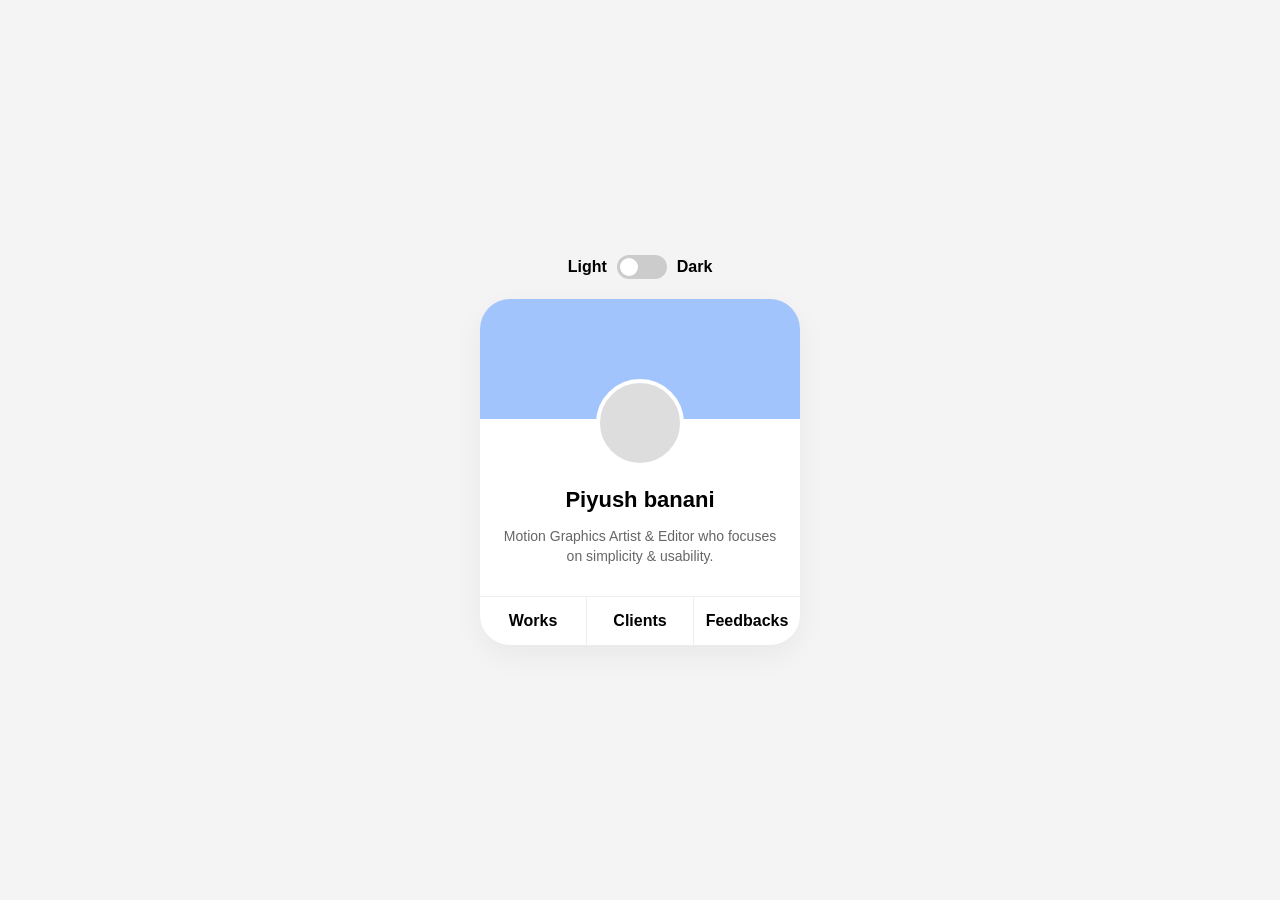
==== index.html @ 78e0c85e "Add files via upload" ====
<!DOCTYPE html>
<html lang="en">
<head>
    <meta charset="UTF-8">
    <meta name="viewport" content="width=device-width, initial-scale=1.0">
    <title>Piyush banani - Portfolio</title>
    <link rel="stylesheet" href="style.css">
</head>
<body>

    <div class="theme-switch-container">
        <span>Light</span>
        <label class="switch">
            <input type="checkbox" id="theme-toggle">
            <span class="slider"></span>
        </label>
        <span>Dark</span>
    </div>

    <div class="profile-card">
        <div class="banner-image"></div>
        
        <div class="avatar-container">
            <div class="avatar"></div>
        </div>
        
        <div class="profile-info">
            <h1>Piyush banani</h1>
            <p>Motion Graphics Artist & Editor who focuses on simplicity & usability.</p>
        </div>

        <div class="bottom-buttons">
            <div class="button" onclick="openWindow('works')">
                <h3>Works</h3>
            </div>
            <div class="button" onclick="openWindow('clients')">
                <h3>Clients</h3>
            </div>
            <div class="button" onclick="openWindow('feedbacks')">
                <h3>Feedbacks</h3>
            </div>
        </div>
    </div>

    <div id="mac-animation" class="hidden">
        <div class="mac-header">
            <div class="dot red" onclick="closeWindow()" style="cursor: pointer;"></div>
            <div class="dot yellow"></div>
            <div class="dot green"></div>
            <span id="window-title" style="margin-left: 15px; font-weight: bold; color: var(--text-main);">Works</span>
        </div>
        
        <div class="mac-body" id="mac-content">
            </div>
    </div>

    <script src="script.js"></script>
</body>
</html>
---- style.css ----
/* These are our base colors (Light Mode) */
:root {
    --bg-color: #f4f4f5;
    --card-bg: #ffffff;
    --text-main: #000000;
    --text-light: #666666;
    --border-color: #eeeeee;
}

/* These are the colors when the switch is flipped (Dark Mode) */
body.dark-mode {
    --bg-color: #121212;
    --card-bg: #1e1e1e;
    --text-main: #ffffff;
    --text-light: #aaaaaa;
    --border-color: #333333;
}

/* General Page Setup */
body {
    background-color: var(--bg-color);
    color: var(--text-main);
    font-family: -apple-system, BlinkMacSystemFont, "Segoe UI", Roboto, sans-serif;
    display: flex;
    flex-direction: column;
    align-items: center;
    justify-content: center;
    height: 100vh;
    margin: 0;
    transition: background-color 0.3s;
}

/* The Theme Switch at the top */
.theme-switch-container {
    display: flex;
    align-items: center;
    gap: 10px;
    margin-bottom: 20px;
    font-weight: bold;
}
.switch {
    position: relative;
    display: inline-block;
    width: 50px;
    height: 24px;
}
.switch input { 
    opacity: 0;
    width: 0;
    height: 0;
}
.slider {
    position: absolute;
    cursor: pointer;
    top: 0; left: 0; right: 0; bottom: 0;
    background-color: #ccc;
    border-radius: 24px;
    transition: .4s;
}
.slider:before {
    position: absolute;
    content: "";
    height: 18px; width: 18px;
    left: 3px; bottom: 3px;
    background-color: white;
    border-radius: 50%;
    transition: .4s;
}
input:checked + .slider { background-color: #2196F3; }
input:checked + .slider:before { transform: translateX(26px); }

/* The Main Card */
.profile-card {
    background-color: var(--card-bg);
    width: 320px;
    border-radius: 30px;
    box-shadow: 0 10px 30px rgba(0,0,0,0.05);
    overflow: hidden;
    transition: background-color 0.3s;
}

/* The Sky Banner */
.banner-image {
    height: 120px;
    background-color: #a1c4fd; /* Placeholder blue */
    /* To add your own image, replace the line above with: 
    background-image: url('your-image.jpg'); background-size: cover; */
}

/* The Avatar Circle */
.avatar-container {
    display: flex;
    justify-content: center;
    margin-top: -40px;
}
.avatar {
    width: 80px;
    height: 80px;
    background-color: #dddddd; /* Placeholder gray */
    border: 4px solid var(--card-bg);
    border-radius: 50%;
    /* To add your own face, use background-image like the banner */
}

/* Text inside the card */
.profile-info {
    text-align: center;
    padding: 15px 20px;
}
.profile-info h1 {
    margin: 5px 0;
    font-size: 22px;
}
.profile-info p {
    font-size: 14px;
    color: var(--text-light);
    line-height: 1.4;
}

/* The 3 Bottom Buttons */
.bottom-buttons {
    display: flex;
    border-top: 1px solid var(--border-color);
}
.button {
    flex: 1;
    text-align: center;
    padding: 15px 0;
    cursor: pointer;
    border-right: 1px solid var(--border-color);
    transition: background-color 0.2s;
}
.button:last-child {
    border-right: none;
}
.button:hover {
    background-color: rgba(0,0,0,0.03);
}
.button h3 {
    margin: 0;
    font-size: 16px;
}

/* MAC WINDOW ANIMATION STYLES */
#mac-animation {
    position: fixed;
    top: 50%;
    left: 50%;
    width: 0vw;
    height: 0vh;
    background-color: var(--card-bg);
    border-radius: 10px;
    box-shadow: 0 20px 50px rgba(0,0,0,0.3);
    transform: translate(-50%, -50%);
    z-index: 1000;
    opacity: 0;
    pointer-events: none;
    transition: all 0.6s cubic-bezier(0.25, 1, 0.5, 1);
    display: flex;
    flex-direction: column;
}

#mac-animation.active {
    width: 90vw;
    height: 90vh;
    opacity: 1;
    border-radius: 15px;
}

.mac-header {
    height: 30px;
    background-color: var(--border-color);
    display: flex;
    align-items: center;
    padding: 0 10px;
    gap: 8px;
    border-top-left-radius: 15px;
    border-top-right-radius: 15px;
}

.dot {
    width: 12px;
    height: 12px;
    border-radius: 50%;
}
.dot.red { background-color: #ff5f56; }
.dot.yellow { background-color: #ffbd2e; }
.dot.green { background-color: #27c93f; }

.mac-body {
    flex: 1;
    overflow-y: auto; /* THIS IS CRUCIAL: It lets you scroll inside the floating window */
    padding: 20px;
    background-color: #121212; /* Keeps the inside dark and cinematic */
    color: white;
    border-bottom-left-radius: 15px;
    border-bottom-right-radius: 15px;
}

/* Optional: Make the scrollbar look sleek inside the Mac window */
.mac-body::-webkit-scrollbar {
    width: 8px;
}
.mac-body::-webkit-scrollbar-thumb {
    background-color: #333;
    border-radius: 10px;
}
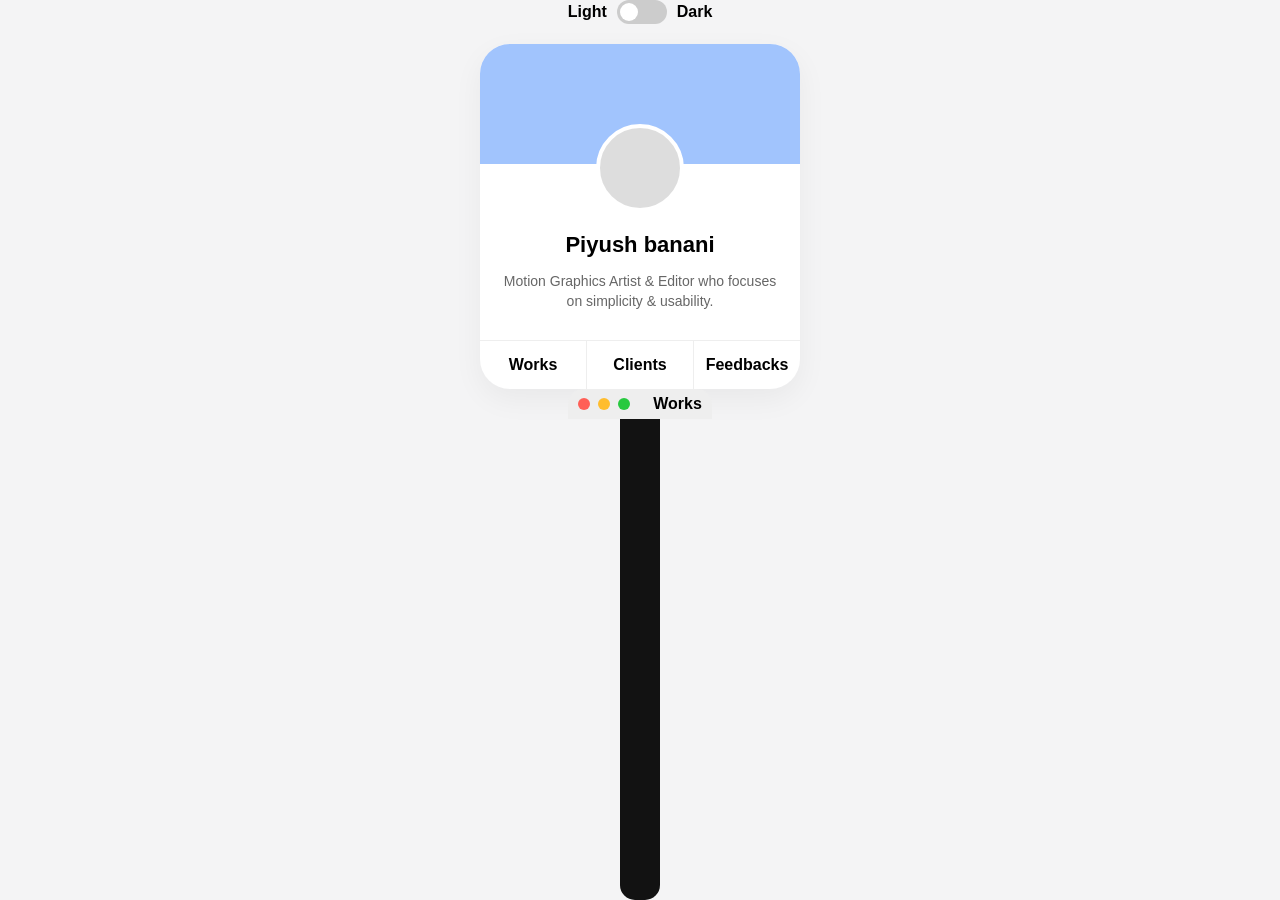
==== commit e72516b4: "Update index.html" ====
--- a/index.html
+++ b/index.html
@@ -42,11 +42,10 @@
         </div>
     </div>
 
-    <div id="mac-animation" class="hidden">
-        <div class="mac-header">
+   <div class="mac-header">
             <div class="dot red" onclick="closeWindow()" style="cursor: pointer;"></div>
-            <div class="dot yellow"></div>
-            <div class="dot green"></div>
+            <div class="dot yellow" onclick="minimizeWindow()" style="cursor: pointer;"></div>
+            <div class="dot green" onclick="maximizeWindow()" style="cursor: pointer;"></div>
             <span id="window-title" style="margin-left: 15px; font-weight: bold; color: var(--text-main);">Works</span>
         </div>
         
@@ -56,4 +55,5 @@
 
     <script src="script.js"></script>
 </body>
-</html>+
+</html>
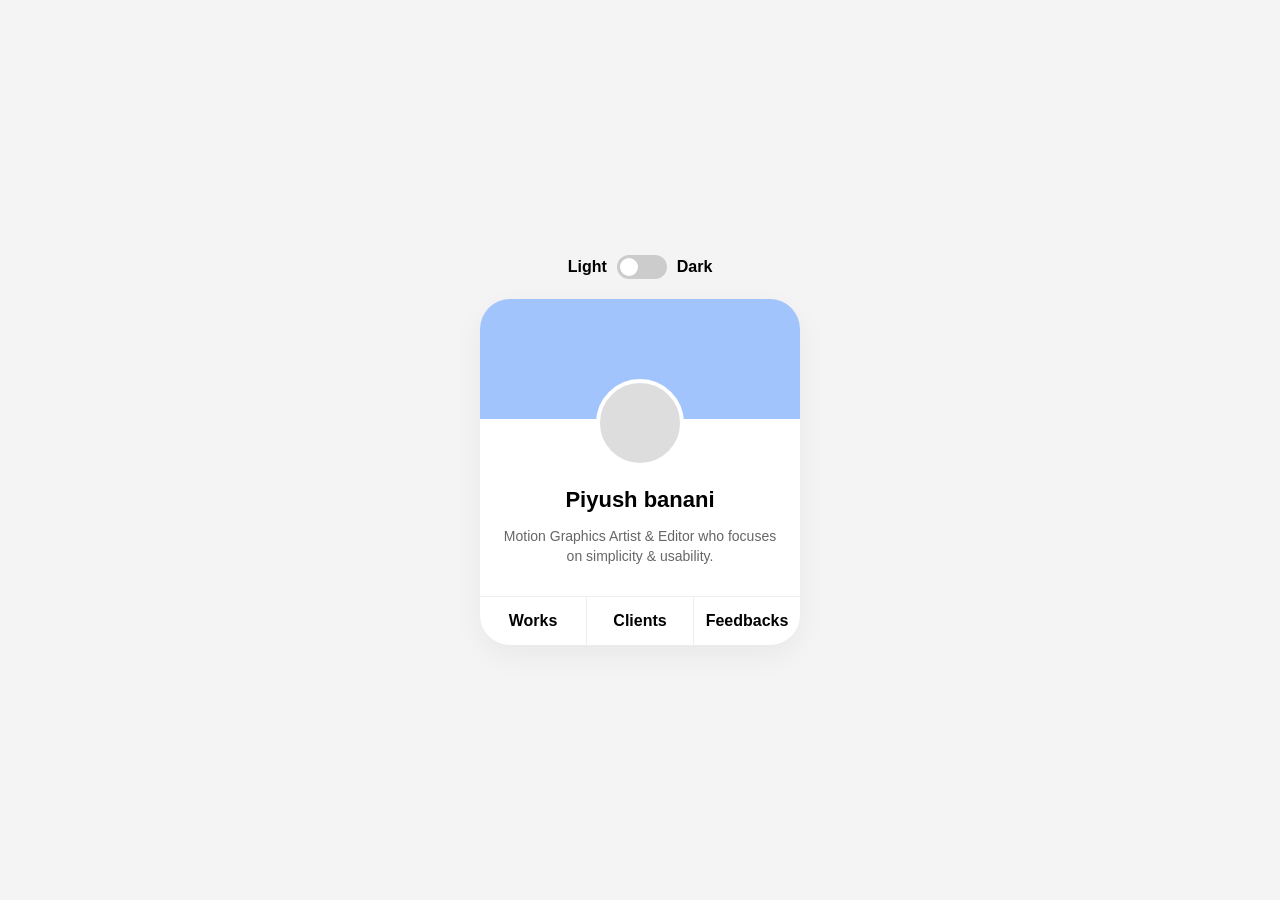
==== commit d09d1623: "Add files via upload" ====
--- a/index.html
+++ b/index.html
@@ -42,10 +42,11 @@
         </div>
     </div>
 
-   <div class="mac-header">
+    <div id="mac-animation" class="hidden">
+        <div class="mac-header">
             <div class="dot red" onclick="closeWindow()" style="cursor: pointer;"></div>
-            <div class="dot yellow" onclick="minimizeWindow()" style="cursor: pointer;"></div>
-            <div class="dot green" onclick="maximizeWindow()" style="cursor: pointer;"></div>
+            <div class="dot yellow"></div>
+            <div class="dot green"></div>
             <span id="window-title" style="margin-left: 15px; font-weight: bold; color: var(--text-main);">Works</span>
         </div>
         
@@ -55,5 +56,4 @@
 
     <script src="script.js"></script>
 </body>
-
-</html>
+</html>
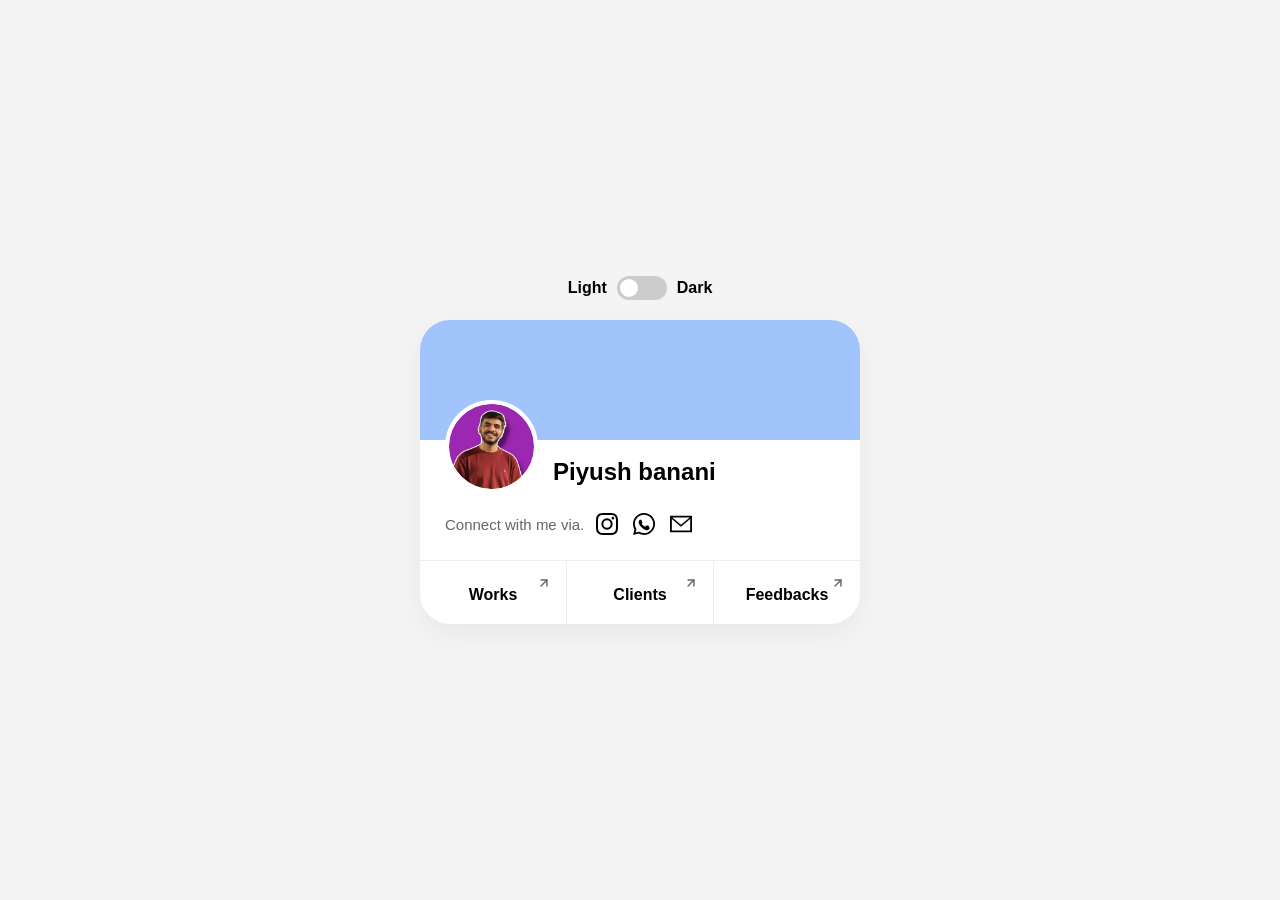
==== commit a4a43f3d: "Add files via upload" ====
--- a/index.html
+++ b/index.html
@@ -5,6 +5,12 @@
     <meta name="viewport" content="width=device-width, initial-scale=1.0">
     <title>Piyush banani - Portfolio</title>
     <link rel="stylesheet" href="style.css">
+    <head>
+    <meta charset="UTF-8">
+    <meta name="viewport" content="width=device-width, initial-scale=1.0">
+    <title>Piyush banani - Portfolio</title>
+    <link rel="stylesheet" href="style.css">
+    <link rel="stylesheet" href="works.css"> </head>
 </head>
 <body>
 
@@ -20,33 +26,63 @@
     <div class="profile-card">
         <div class="banner-image"></div>
         
-        <div class="avatar-container">
+        <div class="profile-header">
             <div class="avatar"></div>
+            <div class="name-container">
+                <h1>Piyush banani</h1>
+            </div>
         </div>
-        
-        <div class="profile-info">
-            <h1>Piyush banani</h1>
-            <p>Motion Graphics Artist & Editor who focuses on simplicity & usability.</p>
+
+        <div class="connect-section">
+            <p>Connect with me via.</p>
+            <div class="social-links">
+                
+                <a href="https://instagram.com/yourusername" target="_blank" class="social-icon">
+                    <svg viewBox="0 0 24 24" width="22" height="22"><path d="M12 2.163c3.204 0 3.584.012 4.85.07 3.252.148 4.771 1.691 4.919 4.919.058 1.265.069 1.645.069 4.849 0 3.205-.012 3.584-.069 4.849-.149 3.225-1.664 4.771-4.919 4.919-1.266.058-1.644.07-4.85.07-3.204 0-3.584-.012-4.849-.07-3.26-.149-4.771-1.699-4.919-4.92-.058-1.265-.07-1.644-.07-4.849 0-3.204.013-3.583.07-4.849.149-3.227 1.664-4.771 4.919-4.919 1.266-.057 1.645-.069 4.849-.069zM12 0C8.741 0 8.333.014 7.053.072 2.695.272.273 2.69.073 7.052.014 8.333 0 8.741 0 12c0 3.259.014 3.668.072 4.948.2 4.358 2.618 6.78 6.98 6.98C8.333 23.986 8.741 24 12 24c3.259 0 3.668-.014 4.948-.072 4.354-.2 6.782-2.618 6.979-6.98.059-1.28.073-1.689.073-4.948 0-3.259-.014-3.667-.072-4.947-.196-4.354-2.617-6.78-6.979-6.98C15.668.014 15.259 0 12 0zm0 5.838a6.162 6.162 0 100 12.324 6.162 6.162 0 000-12.324zM12 16a4 4 0 110-8 4 4 0 010 8zm6.406-11.845a1.44 1.44 0 100 2.881 1.44 1.44 0 000-2.881z"/></svg>
+                </a>
+                
+                <a href="https://wa.me/yourphonenumber" target="_blank" class="social-icon">
+                    <svg viewBox="0 0 24 24" width="22" height="22"><path d="M12.031 0C5.385 0 .002 5.38.002 12.023c0 2.126.554 4.195 1.609 6.014L.027 24l6.103-1.601a11.95 11.95 0 005.901 1.551h.003c6.643 0 12.028-5.382 12.028-12.027C24.062 5.382 18.675 0 12.031 0zm0 21.942h-.002c-1.8 0-3.567-.484-5.114-1.401l-.367-.217-3.801.996 1.016-3.705-.238-.378a9.914 9.914 0 01-1.516-5.215C1.996 6.51 6.483 2.026 12.02 2.026c5.534 0 10.02 4.484 10.02 10.016 0 5.531-4.486 10.016-10.009 10.016v-.116zm5.494-7.508c-.301-.151-1.783-.881-2.061-.982-.277-.101-.48-.151-.681.151-.202.301-.781.982-.958 1.183-.176.201-.353.226-.655.075-1.545-.776-2.61-1.396-3.64-2.859-.265-.376.103-.312.684-1.472.075-.151.038-.276-.001-.427-.038-.151-.681-1.644-.932-2.253-.245-.592-.494-.511-.681-.521h-.581c-.202 0-.528.075-.805.376-.277.301-1.058 1.032-1.058 2.515s1.083 2.915 1.234 3.116c.151.201 2.124 3.242 5.144 4.544 1.948.841 2.653.905 3.332.84.776-.074 1.783-.728 2.034-1.432.252-.704.252-1.306.176-1.432-.075-.126-.277-.201-.579-.352z"/></svg>
+                </a>
+                
+                <a href="mailto:your.email@example.com" class="social-icon">
+                    <svg viewBox="0 0 24 24" width="22" height="22"><path d="M0 3v18h24V3H0zm21.518 2L12 12.713 2.482 5h19.036zM2 19V6.56l10 8.5 10-8.5V19H2z"/></svg>
+                </a>
+
+            </div>
         </div>
 
         <div class="bottom-buttons">
-            <div class="button" onclick="openWindow('works')">
-                <h3>Works</h3>
+            <div class="button" style="position: relative;" onclick="openWindow('works')">
+                <svg class="corner-arrow" viewBox="0 0 24 24">
+                    <line x1="7" y1="17" x2="17" y2="7"></line>
+                    <polyline points="7 7 17 7 17 17"></polyline>
+                </svg>
+                <h3 style="margin: 0; font-size: 16px;">Works</h3>
             </div>
-            <div class="button" onclick="openWindow('clients')">
-                <h3>Clients</h3>
+            
+            <div class="button" style="position: relative;" onclick="openWindow('clients')">
+                <svg class="corner-arrow" viewBox="0 0 24 24">
+                    <line x1="7" y1="17" x2="17" y2="7"></line>
+                    <polyline points="7 7 17 7 17 17"></polyline>
+                </svg>
+                <h3 style="margin: 0; font-size: 16px;">Clients</h3>
             </div>
-            <div class="button" onclick="openWindow('feedbacks')">
-                <h3>Feedbacks</h3>
+            
+            <div class="button" style="position: relative;" onclick="openWindow('feedbacks')">
+                <svg class="corner-arrow" viewBox="0 0 24 24">
+                    <line x1="7" y1="17" x2="17" y2="7"></line>
+                    <polyline points="7 7 17 7 17 17"></polyline>
+                </svg>
+                <h3 style="margin: 0; font-size: 16px;">Feedbacks</h3>
             </div>
         </div>
-    </div>
 
     <div id="mac-animation" class="hidden">
         <div class="mac-header">
             <div class="dot red" onclick="closeWindow()" style="cursor: pointer;"></div>
-            <div class="dot yellow"></div>
-            <div class="dot green"></div>
+            <div class="dot yellow" onclick="closeWindow()" style="cursor: pointer;"></div>
+            <div class="dot green" onclick="maximizeWindow()" style="cursor: pointer;"></div>
             <span id="window-title" style="margin-left: 15px; font-weight: bold; color: var(--text-main);">Works</span>
         </div>
         
--- a/style.css
+++ b/style.css
@@ -69,10 +69,11 @@
 input:checked + .slider { background-color: #2196F3; }
 input:checked + .slider:before { transform: translateX(26px); }
 
-/* The Main Card */
+/* The Main Card (MADE WIDER) */
 .profile-card {
     background-color: var(--card-bg);
-    width: 320px;
+    width: 440px; /* Increased from 320px */
+    max-width: 90vw; /* Keeps it safe on small phones */
     border-radius: 30px;
     box-shadow: 0 10px 30px rgba(0,0,0,0.05);
     overflow: hidden;
@@ -82,39 +83,103 @@
 /* The Sky Banner */
 .banner-image {
     height: 120px;
-    background-color: #a1c4fd; /* Placeholder blue */
-    /* To add your own image, replace the line above with: 
-    background-image: url('your-image.jpg'); background-size: cover; */
+    background-color: #a1c4fd; 
+    background-image: url('banner.jpg'); 
+    background-size: cover;
+    background-position: center;
+}
+
+/* NEW: Header Layout (Avatar + Name) */
+.profile-header {
+    display: flex;
+    align-items: center; /* Aligns name vertically with the avatar */
+    padding: 0 25px;
+    gap: 15px; /* Space between picture and name */
 }
 
 /* The Avatar Circle */
-.avatar-container {
-    display: flex;
-    justify-content: center;
-    margin-top: -40px;
-}
 .avatar {
-    width: 80px;
-    height: 80px;
-    background-color: #dddddd; /* Placeholder gray */
+    width: 85px;
+    height: 85px;
+    margin-top: -40px; /* Pulls only the picture up into the banner */
+    flex-shrink: 0;
+    background-color: #dddddd;
+    background-image: url('dp.jpg'); 
+    background-size: cover;
+    background-position: center;
     border: 4px solid var(--card-bg);
     border-radius: 50%;
-    /* To add your own face, use background-image like the banner */
-}
-
-/* Text inside the card */
-.profile-info {
-    text-align: center;
-    padding: 15px 20px;
-}
-.profile-info h1 {
-    margin: 5px 0;
-    font-size: 22px;
-}
-.profile-info p {
-    font-size: 14px;
+}
+
+/* The Name */
+.name-container h1 {
+    margin: 0;
+    font-size: 24px;
+    text-align: left;
+    padding-top: 10px; /* Pushes name down slightly so it doesn't overlap the banner */
+}
+
+/* NEW: Connect Section Layout (Side-by-side) */
+.connect-section {
+    padding: 20px 25px 25px 25px;
+    display: flex; /* This forces everything into one line */
+    align-items: center; /* Centers the text with the icons vertically */
+    gap: 12px; /* Space between the text and the icons */
+}
+
+.connect-section p {
+    margin: 0;
+    font-size: 15px;
     color: var(--text-light);
-    line-height: 1.4;
+    font-weight: 500;
+    white-space: nowrap; /* Stops the text from breaking into two lines */
+}
+
+/* Social SVGs */
+.social-links {
+    display: flex;
+    gap: 15px;
+    align-items: center;
+}
+
+.social-icon svg {
+    fill: var(--text-main); 
+    transition: opacity 0.2s;
+    display: block; /* Fixes tiny spacing issues */
+}
+
+.social-icon:hover svg {
+    opacity: 0.6;
+}
+
+/* ------------------------------------------- */
+/* THE TOP-RIGHT ARROW WITH ANIMATION */
+/* ------------------------------------------- */
+
+.corner-arrow {
+    position: absolute;
+    top: 15px; 
+    right: 15px; /* Moved to Top Right! */
+    width: 14px;
+    height: 14px;
+    fill: none;
+    stroke: var(--text-light);
+    stroke-width: 2.5;
+    stroke-linecap: round;
+    stroke-linejoin: round;
+    
+    /* This attaches the continuous bounce animation */
+    animation: bounce-arrow 1.5s infinite ease-in-out; 
+}
+
+/* The Keyframes (Just like After Effects) */
+@keyframes bounce-arrow {
+    0%, 100% {
+        transform: translate(0, 0);
+    }
+    50% {
+        transform: translate(3px, -3px); /* Moves 3px Right and 3px Up */
+    }
 }
 
 /* The 3 Bottom Buttons */
@@ -124,8 +189,9 @@
 }
 .button {
     flex: 1;
+    position: relative; /* REQUIRED for the absolute arrow to anchor to it */
     text-align: center;
-    padding: 15px 0;
+    padding: 25px 0 20px 0; /* Gave it slightly more height */
     cursor: pointer;
     border-right: 1px solid var(--border-color);
     transition: background-color 0.2s;
@@ -141,6 +207,28 @@
     font-size: 16px;
 }
 
+.corner-arrow {
+    position: absolute !important;
+    top: 15px !important;
+    right: 15px !important; /* Forced to Top Right */
+    width: 14px;
+    height: 14px;
+    fill: none;
+    stroke: var(--text-light);
+    stroke-width: 2.5;
+    stroke-linecap: round;
+    stroke-linejoin: round;
+    animation: bounce-arrow 1.5s infinite ease-in-out; 
+}
+
+@keyframes bounce-arrow {
+    0%, 100% {
+        transform: translate(0, 0);
+    }
+    50% {
+        transform: translate(3px, -3px); /* Bounces 3px Right and 3px Up */
+    }
+}
 /* MAC WINDOW ANIMATION STYLES */
 #mac-animation {
     position: fixed;
@@ -165,6 +253,7 @@
     height: 90vh;
     opacity: 1;
     border-radius: 15px;
+    pointer-events: auto; /* <--- THIS IS THE MAGIC LINE THAT WAS MISSING */
 }
 
 .mac-header {
@@ -204,4 +293,79 @@
 .mac-body::-webkit-scrollbar-thumb {
     background-color: #333;
     border-radius: 10px;
-}+}
+/* MAXIMIZE: Makes it take up the whole screen */
+/* MAXIMIZE: Fixed for mobile browser search bars */
+#mac-animation.maximized {
+    width: 100% !important;
+    height: 100dvh !important; /* 'dvh' respects the mobile browser UI */
+    top: 0 !important;
+    left: 0 !important;
+    transform: none !important; /* Stops it from pushing off-screen */
+    border-radius: 0 !important;
+}
+#mac-animation.maximized .mac-header {
+    border-radius: 0;
+}
+
+#mac-animation.maximized .mac-header {
+    border-radius: 0;
+}
+/* Creator Profile Info */
+.creator-info {
+    display: flex;
+    align-items: center;
+    gap: 12px;
+    margin-bottom: 15px;
+}
+
+.creator-avatar {
+    width: 45px;
+    height: 45px;
+    border-radius: 50%;
+    object-fit: cover;
+    background-color: #333; 
+}
+
+.creator-details {
+    display: flex;
+    flex-direction: column;
+}
+
+/* Clickable Links Styling */
+.creator-name-link {
+    text-decoration: none;
+    color: inherit;
+    transition: opacity 0.2s;
+}
+.creator-name-link:hover {
+    opacity: 0.8;
+}
+
+.creator-name-row {
+    display: flex;
+    align-items: center;
+    gap: 5px;
+    font-weight: bold;
+    font-size: 16px;
+}
+
+.creator-username {
+    font-size: 13px;
+    color: #aaaaaa;
+    margin-top: 2px;
+    margin-bottom: 4px;
+}
+
+.verified-tick {
+    color: #1DA1F2;
+    font-size: 14px;
+}
+
+/* Row for the animated subs and video count */
+.stats-row {
+    font-size: 13px;
+    color: #888888;
+    display: flex;
+    gap: 5px;
+}
--- a/style.css
+++ b/style.css
@@ -69,10 +69,11 @@
 input:checked + .slider { background-color: #2196F3; }
 input:checked + .slider:before { transform: translateX(26px); }
 
-/* The Main Card */
+/* The Main Card (MADE WIDER) */
 .profile-card {
     background-color: var(--card-bg);
-    width: 320px;
+    width: 440px; /* Increased from 320px */
+    max-width: 90vw; /* Keeps it safe on small phones */
     border-radius: 30px;
     box-shadow: 0 10px 30px rgba(0,0,0,0.05);
     overflow: hidden;
@@ -82,39 +83,103 @@
 /* The Sky Banner */
 .banner-image {
     height: 120px;
-    background-color: #a1c4fd; /* Placeholder blue */
-    /* To add your own image, replace the line above with: 
-    background-image: url('your-image.jpg'); background-size: cover; */
+    background-color: #a1c4fd; 
+    background-image: url('banner.jpg'); 
+    background-size: cover;
+    background-position: center;
+}
+
+/* NEW: Header Layout (Avatar + Name) */
+.profile-header {
+    display: flex;
+    align-items: center; /* Aligns name vertically with the avatar */
+    padding: 0 25px;
+    gap: 15px; /* Space between picture and name */
 }
 
 /* The Avatar Circle */
-.avatar-container {
-    display: flex;
-    justify-content: center;
-    margin-top: -40px;
-}
 .avatar {
-    width: 80px;
-    height: 80px;
-    background-color: #dddddd; /* Placeholder gray */
+    width: 85px;
+    height: 85px;
+    margin-top: -40px; /* Pulls only the picture up into the banner */
+    flex-shrink: 0;
+    background-color: #dddddd;
+    background-image: url('dp.jpg'); 
+    background-size: cover;
+    background-position: center;
     border: 4px solid var(--card-bg);
     border-radius: 50%;
-    /* To add your own face, use background-image like the banner */
-}
-
-/* Text inside the card */
-.profile-info {
-    text-align: center;
-    padding: 15px 20px;
-}
-.profile-info h1 {
-    margin: 5px 0;
-    font-size: 22px;
-}
-.profile-info p {
-    font-size: 14px;
+}
+
+/* The Name */
+.name-container h1 {
+    margin: 0;
+    font-size: 24px;
+    text-align: left;
+    padding-top: 10px; /* Pushes name down slightly so it doesn't overlap the banner */
+}
+
+/* NEW: Connect Section Layout (Side-by-side) */
+.connect-section {
+    padding: 20px 25px 25px 25px;
+    display: flex; /* This forces everything into one line */
+    align-items: center; /* Centers the text with the icons vertically */
+    gap: 12px; /* Space between the text and the icons */
+}
+
+.connect-section p {
+    margin: 0;
+    font-size: 15px;
     color: var(--text-light);
-    line-height: 1.4;
+    font-weight: 500;
+    white-space: nowrap; /* Stops the text from breaking into two lines */
+}
+
+/* Social SVGs */
+.social-links {
+    display: flex;
+    gap: 15px;
+    align-items: center;
+}
+
+.social-icon svg {
+    fill: var(--text-main); 
+    transition: opacity 0.2s;
+    display: block; /* Fixes tiny spacing issues */
+}
+
+.social-icon:hover svg {
+    opacity: 0.6;
+}
+
+/* ------------------------------------------- */
+/* THE TOP-RIGHT ARROW WITH ANIMATION */
+/* ------------------------------------------- */
+
+.corner-arrow {
+    position: absolute;
+    top: 15px; 
+    right: 15px; /* Moved to Top Right! */
+    width: 14px;
+    height: 14px;
+    fill: none;
+    stroke: var(--text-light);
+    stroke-width: 2.5;
+    stroke-linecap: round;
+    stroke-linejoin: round;
+    
+    /* This attaches the continuous bounce animation */
+    animation: bounce-arrow 1.5s infinite ease-in-out; 
+}
+
+/* The Keyframes (Just like After Effects) */
+@keyframes bounce-arrow {
+    0%, 100% {
+        transform: translate(0, 0);
+    }
+    50% {
+        transform: translate(3px, -3px); /* Moves 3px Right and 3px Up */
+    }
 }
 
 /* The 3 Bottom Buttons */
@@ -124,8 +189,9 @@
 }
 .button {
     flex: 1;
+    position: relative; /* REQUIRED for the absolute arrow to anchor to it */
     text-align: center;
-    padding: 15px 0;
+    padding: 25px 0 20px 0; /* Gave it slightly more height */
     cursor: pointer;
     border-right: 1px solid var(--border-color);
     transition: background-color 0.2s;
@@ -141,6 +207,28 @@
     font-size: 16px;
 }
 
+.corner-arrow {
+    position: absolute !important;
+    top: 15px !important;
+    right: 15px !important; /* Forced to Top Right */
+    width: 14px;
+    height: 14px;
+    fill: none;
+    stroke: var(--text-light);
+    stroke-width: 2.5;
+    stroke-linecap: round;
+    stroke-linejoin: round;
+    animation: bounce-arrow 1.5s infinite ease-in-out; 
+}
+
+@keyframes bounce-arrow {
+    0%, 100% {
+        transform: translate(0, 0);
+    }
+    50% {
+        transform: translate(3px, -3px); /* Bounces 3px Right and 3px Up */
+    }
+}
 /* MAC WINDOW ANIMATION STYLES */
 #mac-animation {
     position: fixed;
@@ -165,6 +253,7 @@
     height: 90vh;
     opacity: 1;
     border-radius: 15px;
+    pointer-events: auto; /* <--- THIS IS THE MAGIC LINE THAT WAS MISSING */
 }
 
 .mac-header {
@@ -204,4 +293,79 @@
 .mac-body::-webkit-scrollbar-thumb {
     background-color: #333;
     border-radius: 10px;
-}+}
+/* MAXIMIZE: Makes it take up the whole screen */
+/* MAXIMIZE: Fixed for mobile browser search bars */
+#mac-animation.maximized {
+    width: 100% !important;
+    height: 100dvh !important; /* 'dvh' respects the mobile browser UI */
+    top: 0 !important;
+    left: 0 !important;
+    transform: none !important; /* Stops it from pushing off-screen */
+    border-radius: 0 !important;
+}
+#mac-animation.maximized .mac-header {
+    border-radius: 0;
+}
+
+#mac-animation.maximized .mac-header {
+    border-radius: 0;
+}
+/* Creator Profile Info */
+.creator-info {
+    display: flex;
+    align-items: center;
+    gap: 12px;
+    margin-bottom: 15px;
+}
+
+.creator-avatar {
+    width: 45px;
+    height: 45px;
+    border-radius: 50%;
+    object-fit: cover;
+    background-color: #333; 
+}
+
+.creator-details {
+    display: flex;
+    flex-direction: column;
+}
+
+/* Clickable Links Styling */
+.creator-name-link {
+    text-decoration: none;
+    color: inherit;
+    transition: opacity 0.2s;
+}
+.creator-name-link:hover {
+    opacity: 0.8;
+}
+
+.creator-name-row {
+    display: flex;
+    align-items: center;
+    gap: 5px;
+    font-weight: bold;
+    font-size: 16px;
+}
+
+.creator-username {
+    font-size: 13px;
+    color: #aaaaaa;
+    margin-top: 2px;
+    margin-bottom: 4px;
+}
+
+.verified-tick {
+    color: #1DA1F2;
+    font-size: 14px;
+}
+
+/* Row for the animated subs and video count */
+.stats-row {
+    font-size: 13px;
+    color: #888888;
+    display: flex;
+    gap: 5px;
+}
--- a/works.css
+++ b/works.css
@@ -0,0 +1,118 @@
+/* Force dark background for the whole page */
+.dark-page {
+    background-color: #121212;
+    color: #ffffff;
+    display: block; /* Overrides the center alignment from index */
+    height: auto;
+    min-height: 100vh;
+}
+
+.works-container {
+    max-width: 800px;
+    margin: 0 auto;
+    padding: 40px 20px;
+}
+
+.back-button {
+    color: #ffffff;
+    text-decoration: none;
+    font-size: 16px;
+    opacity: 0.7;
+    transition: opacity 0.3s;
+}
+.back-button:hover { opacity: 1; }
+
+/* Elegant Titles like your Canva reference */
+.elegant-title {
+    font-family: "Times New Roman", Times, serif;
+    text-align: center;
+    font-size: 32px;
+    letter-spacing: 4px;
+    font-weight: normal;
+    margin: 60px 0 30px;
+    text-transform: uppercase;
+}
+
+/* The Video Cards */
+.video-card {
+    margin-bottom: 40px;
+}
+
+/* Creator Profile Info */
+.creator-info {
+    display: flex;
+    align-items: center;
+    gap: 12px;
+    margin-bottom: 12px;
+}
+
+.creator-avatar {
+    width: 45px;
+    height: 45px;
+    border-radius: 50%;
+    object-fit: cover;
+    background-color: #333; /* Placeholder gray */
+}
+
+.creator-details {
+    display: flex;
+    flex-direction: column;
+}
+
+.creator-name-row {
+    display: flex;
+    align-items: center;
+    gap: 5px;
+    font-weight: bold;
+    font-size: 16px;
+}
+
+/* The Blue Tick */
+.verified-tick {
+    color: #1DA1F2;
+    font-size: 14px;
+}
+
+.sub-count {
+    font-size: 13px;
+    color: #aaaaaa;
+}
+
+/* The Actual Videos */
+.video-wrapper {
+    width: 100%;
+    border-radius: 12px;
+    overflow: hidden;
+    background-color: #222;
+}
+
+.video-wrapper iframe {
+    width: 100%;
+    height: 100%;
+    border: none;
+}
+
+/* Layout for Long Form (Wide) */
+.long-form .video-wrapper {
+    aspect-ratio: 16 / 9;
+}
+
+/* Layout for Reels (Tall) - Puts them side by side */
+.reels {
+    display: grid;
+    grid-template-columns: repeat(2, 1fr);
+    gap: 20px;
+}
+.reels .video-wrapper {
+    aspect-ratio: 9 / 16;
+}
+
+/* Layout for Motion Graphics */
+.motion {
+    display: grid;
+    grid-template-columns: repeat(2, 1fr);
+    gap: 20px;
+}
+.motion .video-wrapper {
+    aspect-ratio: 1 / 1; /* Square format */
+}
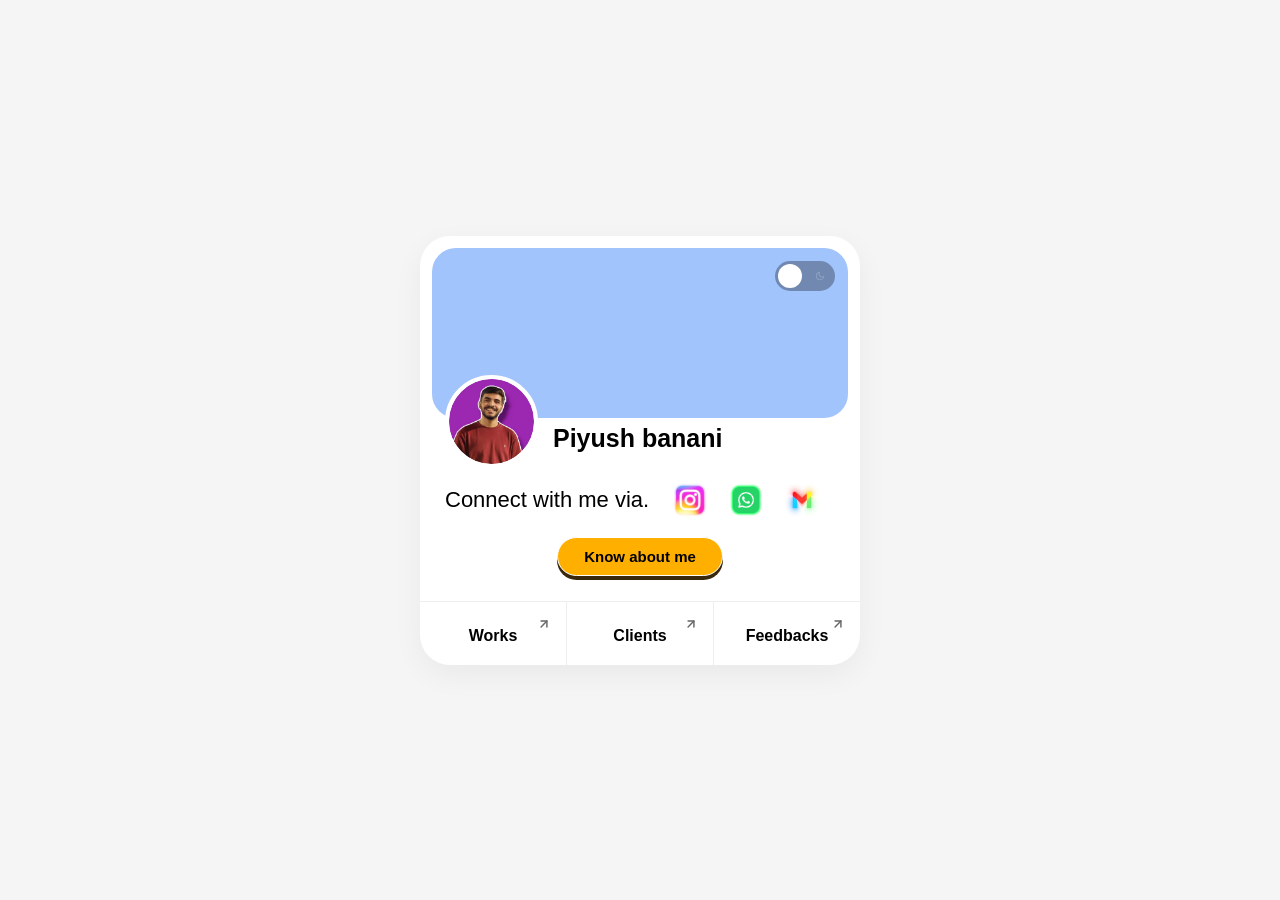
==== commit ebdaa084: "Add files via upload" ====
--- a/index.html
+++ b/index.html
@@ -5,25 +5,22 @@
     <meta name="viewport" content="width=device-width, initial-scale=1.0">
     <title>Piyush banani - Portfolio</title>
     <link rel="stylesheet" href="style.css">
-    <head>
-    <meta charset="UTF-8">
-    <meta name="viewport" content="width=device-width, initial-scale=1.0">
-    <title>Piyush banani - Portfolio</title>
-    <link rel="stylesheet" href="style.css">
-    <link rel="stylesheet" href="works.css"> </head>
+    <link rel="stylesheet" href="works.css">
 </head>
 <body>
 
-    <div class="theme-switch-container">
-        <span>Light</span>
-        <label class="switch">
-            <input type="checkbox" id="theme-toggle">
-            <span class="slider"></span>
-        </label>
-        <span>Dark</span>
-    </div>
+    <div class="profile-card">
+        
+        <div class="theme-switch-wrapper">
+            <label class="switch" for="theme-toggle">
+                <input type="checkbox" id="theme-toggle">
+                <span class="slider">
+                    <svg class="sun-icon" xmlns="http://www.w3.org/2000/svg" viewBox="0 0 24 24" fill="none" stroke="currentColor" stroke-width="2.5" stroke-linecap="round" stroke-linejoin="round"><circle cx="12" cy="12" r="5"></circle><line x1="12" y1="1" x2="12" y2="3"></line><line x1="12" y1="21" x2="12" y2="23"></line><line x1="4.22" y1="4.22" x2="5.64" y2="5.64"></line><line x1="18.36" y1="18.36" x2="19.78" y2="19.78"></line><line x1="1" y1="12" x2="3" y2="12"></line><line x1="21" y1="12" x2="23" y2="12"></line><line x1="4.22" y1="19.78" x2="5.64" y2="18.36"></line><line x1="18.36" y1="5.64" x2="19.78" y2="4.22"></line></svg>
+                    <svg class="moon-icon" xmlns="http://www.w3.org/2000/svg" viewBox="0 0 24 24" fill="none" stroke="currentColor" stroke-width="2.5" stroke-linecap="round" stroke-linejoin="round"><path d="M21 12.79A9 9 0 1 1 11.21 3 7 7 0 0 0 21 12.79z"></path></svg>
+                </span>
+            </label>
+        </div>
 
-    <div class="profile-card">
         <div class="banner-image"></div>
         
         <div class="profile-header">
@@ -37,18 +34,28 @@
             <p>Connect with me via.</p>
             <div class="social-links">
                 
-                <a href="https://instagram.com/yourusername" target="_blank" class="social-icon">
-                    <svg viewBox="0 0 24 24" width="22" height="22"><path d="M12 2.163c3.204 0 3.584.012 4.85.07 3.252.148 4.771 1.691 4.919 4.919.058 1.265.069 1.645.069 4.849 0 3.205-.012 3.584-.069 4.849-.149 3.225-1.664 4.771-4.919 4.919-1.266.058-1.644.07-4.85.07-3.204 0-3.584-.012-4.849-.07-3.26-.149-4.771-1.699-4.919-4.92-.058-1.265-.07-1.644-.07-4.849 0-3.204.013-3.583.07-4.849.149-3.227 1.664-4.771 4.919-4.919 1.266-.057 1.645-.069 4.849-.069zM12 0C8.741 0 8.333.014 7.053.072 2.695.272.273 2.69.073 7.052.014 8.333 0 8.741 0 12c0 3.259.014 3.668.072 4.948.2 4.358 2.618 6.78 6.98 6.98C8.333 23.986 8.741 24 12 24c3.259 0 3.668-.014 4.948-.072 4.354-.2 6.782-2.618 6.979-6.98.059-1.28.073-1.689.073-4.948 0-3.259-.014-3.667-.072-4.947-.196-4.354-2.617-6.78-6.979-6.98C15.668.014 15.259 0 12 0zm0 5.838a6.162 6.162 0 100 12.324 6.162 6.162 0 000-12.324zM12 16a4 4 0 110-8 4 4 0 010 8zm6.406-11.845a1.44 1.44 0 100 2.881 1.44 1.44 0 000-2.881z"/></svg>
+                <a href="https://instagram.com/talkshit_ig07" target="_blank" class="social-icon">
+                    <img src="my-insta.png" alt="IG">
                 </a>
                 
-                <a href="https://wa.me/yourphonenumber" target="_blank" class="social-icon">
-                    <svg viewBox="0 0 24 24" width="22" height="22"><path d="M12.031 0C5.385 0 .002 5.38.002 12.023c0 2.126.554 4.195 1.609 6.014L.027 24l6.103-1.601a11.95 11.95 0 005.901 1.551h.003c6.643 0 12.028-5.382 12.028-12.027C24.062 5.382 18.675 0 12.031 0zm0 21.942h-.002c-1.8 0-3.567-.484-5.114-1.401l-.367-.217-3.801.996 1.016-3.705-.238-.378a9.914 9.914 0 01-1.516-5.215C1.996 6.51 6.483 2.026 12.02 2.026c5.534 0 10.02 4.484 10.02 10.016 0 5.531-4.486 10.016-10.009 10.016v-.116zm5.494-7.508c-.301-.151-1.783-.881-2.061-.982-.277-.101-.48-.151-.681.151-.202.301-.781.982-.958 1.183-.176.201-.353.226-.655.075-1.545-.776-2.61-1.396-3.64-2.859-.265-.376.103-.312.684-1.472.075-.151.038-.276-.001-.427-.038-.151-.681-1.644-.932-2.253-.245-.592-.494-.511-.681-.521h-.581c-.202 0-.528.075-.805.376-.277.301-1.058 1.032-1.058 2.515s1.083 2.915 1.234 3.116c.151.201 2.124 3.242 5.144 4.544 1.948.841 2.653.905 3.332.84.776-.074 1.783-.728 2.034-1.432.252-.704.252-1.306.176-1.432-.075-.126-.277-.201-.579-.352z"/></svg>
+                <a href="https://wa.me/9587107707" target="_blank" class="social-icon">
+                    <img src="my-whatsapp.png" alt="WA">
                 </a>
                 
-                <a href="mailto:your.email@example.com" class="social-icon">
-                    <svg viewBox="0 0 24 24" width="22" height="22"><path d="M0 3v18h24V3H0zm21.518 2L12 12.713 2.482 5h19.036zM2 19V6.56l10 8.5 10-8.5V19H2z"/></svg>
+                <a href="mailto:Piyushbanani2005@gmail.com" class="social-icon">
+                    <img src="my-email.png" alt="Email">
                 </a>
 
+            </div>
+        </div>
+
+        <div class="expand-btn-container">
+            <button id="aboutMeBtn" class="retro-btn">Know about me</button>
+        </div>
+
+        <div class="about-content-wrapper">
+            <div class="about-content-inner">
+                <p style="color: var(--text-light); text-align: center; margin-top: 5px; margin-bottom: 25px;">Put your about me text here! You can write whatever you want in this space.</p>
             </div>
         </div>
 
@@ -77,6 +84,7 @@
                 <h3 style="margin: 0; font-size: 16px;">Feedbacks</h3>
             </div>
         </div>
+    </div>
 
     <div id="mac-animation" class="hidden">
         <div class="mac-header">
@@ -87,7 +95,7 @@
         </div>
         
         <div class="mac-body" id="mac-content">
-            </div>
+        </div>
     </div>
 
     <script src="script.js"></script>
--- a/style.css
+++ b/style.css
@@ -1,10 +1,15 @@
 /* These are our base colors (Light Mode) */
 :root {
-    --bg-color: #f4f4f5;
+    --bg-color: #f5f5f5; /* Slightly faded less white background as requested */
     --card-bg: #ffffff;
     --text-main: #000000;
     --text-light: #666666;
     --border-color: #eeeeee;
+    
+    /* Requested Retro Button Light Theme Variables */
+    --btn-bg: #FFAF00;
+    --btn-border: #ffffff;
+    --btn-shadow: #39280B;
 }
 
 /* These are the colors when the switch is flipped (Dark Mode) */
@@ -14,6 +19,11 @@
     --text-main: #ffffff;
     --text-light: #aaaaaa;
     --border-color: #333333;
+    
+    /* Revert to original styling for Dark Mode Retro Button */
+    --btn-bg: #FFFFFF;
+    --btn-border: #000000;
+    --btn-shadow: #E6D5B8;
 }
 
 /* General Page Setup */
@@ -30,78 +40,134 @@
     transition: background-color 0.3s;
 }
 
-/* The Theme Switch at the top */
-.theme-switch-container {
-    display: flex;
-    align-items: center;
-    gap: 10px;
-    margin-bottom: 20px;
-    font-weight: bold;
-}
+/* The Main Card */
+.profile-card {
+    position: relative; /* This allows the theme button to sit perfectly in the top right */
+    background-color: var(--card-bg);
+    width: 440px; 
+    max-width: 90vw; 
+    height: auto; 
+    display: flex; 
+    flex-direction: column; 
+    border-radius: 30px;
+    box-shadow: 0 10px 30px rgba(0,0,0,0.05);
+    overflow: hidden;
+    transition: background-color 0.3s;
+}
+
+/* The Sky Banner */
+.banner-image {
+    height: 170px; 
+    margin: 12px; 
+    border-radius: 24px; 
+    background-color: #a1c4fd; 
+    background-image: url('banner.jpg'); 
+    background-size: cover;
+    background-position: center;
+}
+
+/* Elegant Theme Switcher - Positioned Top Right */
+.theme-switch-wrapper {
+    position: absolute;
+    top: 25px;
+    right: 25px;
+    z-index: 10;
+}
+
 .switch {
     position: relative;
     display: inline-block;
-    width: 50px;
-    height: 24px;
-}
+    width: 60px;
+    height: 30px;
+}
+
 .switch input { 
     opacity: 0;
     width: 0;
     height: 0;
 }
+
+/* Clean transparent track (NO solid colors) */
 .slider {
     position: absolute;
     cursor: pointer;
     top: 0; left: 0; right: 0; bottom: 0;
-    background-color: #ccc;
-    border-radius: 24px;
-    transition: .4s;
-}
+    background-color: rgba(0, 0, 0, 0.3); /* Sleek translucent black */
+    border-radius: 30px;
+    transition: 0.4s;
+    display: flex;
+    align-items: center;
+    justify-content: space-between;
+    padding: 0 8px;
+    box-sizing: border-box;
+}
+
+/* Subtle glass effect for dark mode track */
+body.dark-mode .slider {
+    background-color: rgba(255, 255, 255, 0.2); 
+}
+
+/* The Sliding Knob */
 .slider:before {
     position: absolute;
     content: "";
-    height: 18px; width: 18px;
-    left: 3px; bottom: 3px;
+    height: 24px; 
+    width: 24px;
+    left: 3px; 
+    bottom: 3px;
     background-color: white;
     border-radius: 50%;
-    transition: .4s;
-}
-input:checked + .slider { background-color: #2196F3; }
-input:checked + .slider:before { transform: translateX(26px); }
-
-/* The Main Card (MADE WIDER) */
-.profile-card {
-    background-color: var(--card-bg);
-    width: 440px; /* Increased from 320px */
-    max-width: 90vw; /* Keeps it safe on small phones */
-    border-radius: 30px;
-    box-shadow: 0 10px 30px rgba(0,0,0,0.05);
-    overflow: hidden;
-    transition: background-color 0.3s;
-}
-
-/* The Sky Banner */
-.banner-image {
-    height: 120px;
-    background-color: #a1c4fd; 
-    background-image: url('banner.jpg'); 
-    background-size: cover;
-    background-position: center;
-}
-
-/* NEW: Header Layout (Avatar + Name) */
+    transition: 0.4s cubic-bezier(0.4, 0.0, 0.2, 1);
+    z-index: 2;
+}
+
+input:checked + .slider:before { 
+    transform: translateX(30px); 
+}
+
+/* Clean Icons inside the track */
+.sun-icon, .moon-icon {
+    width: 14px;
+    height: 14px;
+    z-index: 1;
+    color: #fff;
+    transition: 0.4s cubic-bezier(0.4, 0.0, 0.2, 1);
+}
+
+/* Icon Animations Based on Toggle State */
+input:not(:checked) + .slider .moon-icon {
+    opacity: 0.2;
+    transform: scale(0.7);
+}
+input:not(:checked) + .slider .sun-icon {
+    opacity: 1;
+    color: #FFD700;
+    transform: scale(1.1) rotate(15deg);
+}
+
+input:checked + .slider .sun-icon {
+    opacity: 0.2;
+    transform: scale(0.7);
+}
+input:checked + .slider .moon-icon {
+    opacity: 1;
+    color: #FFD700;
+    transform: scale(1.1) rotate(-15deg);
+}
+
+/* Header Layout (Avatar + Name) */
 .profile-header {
     display: flex;
-    align-items: center; /* Aligns name vertically with the avatar */
+    align-items: center; 
     padding: 0 25px;
-    gap: 15px; /* Space between picture and name */
-}
-
-/* The Avatar Circle */
+    gap: 15px; 
+}
+
+/* The Avatar Circle (STRICT Z-INDEX TO FIX OVERLAP FOREVER) */
 .avatar {
     width: 85px;
     height: 85px;
-    margin-top: -40px; /* Pulls only the picture up into the banner */
+    margin-top: -55px; 
     flex-shrink: 0;
     background-color: #dddddd;
     background-image: url('dp.jpg'); 
@@ -109,89 +175,115 @@
     background-position: center;
     border: 4px solid var(--card-bg);
     border-radius: 50%;
+    position: relative; /* Forces priority stack */
+    z-index: 5; /* Makes sure it stays completely on top of banner */
 }
 
 /* The Name */
 .name-container h1 {
     margin: 0;
-    font-size: 24px;
+    font-size: 25px; 
     text-align: left;
-    padding-top: 10px; /* Pushes name down slightly so it doesn't overlap the banner */
-}
-
-/* NEW: Connect Section Layout (Side-by-side) */
+    margin-top: -20px; 
+}
+
+/* Connect Section Layout */
 .connect-section {
-    padding: 20px 25px 25px 25px;
-    display: flex; /* This forces everything into one line */
-    align-items: center; /* Centers the text with the icons vertically */
-    gap: 12px; /* Space between the text and the icons */
+    padding: 15px 25px 20px 25px; 
+    display: flex; 
+    align-items: center; 
+    justify-content: flex-start;
+    gap: 24px; 
+    width: 100%;
+    box-sizing: border-box; 
 }
 
 .connect-section p {
+    font-size: 22px; 
+    font-weight: 500;
     margin: 0;
+    white-space: nowrap; 
+}
+
+/* Social Icons */
+.social-links {
+    display: flex;
+    gap: 22px; 
+    align-items: center;
+}
+
+.social-icon img, .social-icon svg {
+    width: 34px; 
+    height: 34px;
+    transition: opacity 0.2s, transform 0.2s;
+    display: block; 
+}
+
+.social-icon:hover img, .social-icon:hover svg {
+    opacity: 0.7;
+    transform: scale(1.08); 
+}
+
+/* --- 2D RETRO BUTTON STYLES --- */
+.expand-btn-container {
+    display: flex;
+    justify-content: center;
+    margin-bottom: 25px; 
+}
+
+.retro-btn {
+    background-color: var(--btn-bg);
+    color: #000000;
+    font-weight: bold;
     font-size: 15px;
-    color: var(--text-light);
-    font-weight: 500;
-    white-space: nowrap; /* Stops the text from breaking into two lines */
-}
-
-/* Social SVGs */
-.social-links {
-    display: flex;
-    gap: 15px;
-    align-items: center;
-}
-
-.social-icon svg {
-    fill: var(--text-main); 
-    transition: opacity 0.2s;
-    display: block; /* Fixes tiny spacing issues */
-}
-
-.social-icon:hover svg {
-    opacity: 0.6;
-}
-
-/* ------------------------------------------- */
-/* THE TOP-RIGHT ARROW WITH ANIMATION */
-/* ------------------------------------------- */
-
-.corner-arrow {
-    position: absolute;
-    top: 15px; 
-    right: 15px; /* Moved to Top Right! */
-    width: 14px;
-    height: 14px;
-    fill: none;
-    stroke: var(--text-light);
-    stroke-width: 2.5;
-    stroke-linecap: round;
-    stroke-linejoin: round;
-    
-    /* This attaches the continuous bounce animation */
-    animation: bounce-arrow 1.5s infinite ease-in-out; 
-}
-
-/* The Keyframes (Just like After Effects) */
-@keyframes bounce-arrow {
-    0%, 100% {
-        transform: translate(0, 0);
-    }
-    50% {
-        transform: translate(3px, -3px); /* Moves 3px Right and 3px Up */
-    }
+    padding: 10px 26px;
+    border-radius: 24px; 
+    border: 1px solid var(--btn-border); 
+    box-shadow: 0px 4px 0px var(--btn-shadow); 
+    cursor: pointer;
+    font-family: inherit;
+    transition: transform 0.1s, box-shadow 0.1s; 
+    outline: none;
+}
+
+.retro-btn:active {
+    transform: translateY(4px); 
+    box-shadow: 0px 0px 0px var(--btn-shadow); 
+}
+
+/* --- EXPANDABLE ABOUT SECTION --- */
+.about-content-wrapper {
+    display: grid;
+    grid-template-rows: 0fr; 
+    transition: grid-template-rows 0.6s cubic-bezier(0.4, 0, 0.2, 1); 
+}
+
+.profile-card.expanded .about-content-wrapper {
+    grid-template-rows: 1fr; 
+}
+
+.about-content-inner {
+    overflow: hidden; 
+    padding: 0 25px;
+    opacity: 0;
+    transition: opacity 0.4s ease-in-out; 
+}
+
+.profile-card.expanded .about-content-inner {
+    opacity: 1;
 }
 
 /* The 3 Bottom Buttons */
 .bottom-buttons {
     display: flex;
     border-top: 1px solid var(--border-color);
+    margin-top: auto; 
 }
 .button {
     flex: 1;
-    position: relative; /* REQUIRED for the absolute arrow to anchor to it */
+    position: relative; 
     text-align: center;
-    padding: 25px 0 20px 0; /* Gave it slightly more height */
+    padding: 25px 0 20px 0; 
     cursor: pointer;
     border-right: 1px solid var(--border-color);
     transition: background-color 0.2s;
@@ -207,10 +299,11 @@
     font-size: 16px;
 }
 
+/* The Arrow */
 .corner-arrow {
     position: absolute !important;
     top: 15px !important;
-    right: 15px !important; /* Forced to Top Right */
+    right: 15px !important; 
     width: 14px;
     height: 14px;
     fill: none;
@@ -226,9 +319,10 @@
         transform: translate(0, 0);
     }
     50% {
-        transform: translate(3px, -3px); /* Bounces 3px Right and 3px Up */
+        transform: translate(3px, -3px); 
     }
 }
+
 /* MAC WINDOW ANIMATION STYLES */
 #mac-animation {
     position: fixed;
@@ -253,7 +347,7 @@
     height: 90vh;
     opacity: 1;
     border-radius: 15px;
-    pointer-events: auto; /* <--- THIS IS THE MAGIC LINE THAT WAS MISSING */
+    pointer-events: auto; 
 }
 
 .mac-header {
@@ -278,15 +372,14 @@
 
 .mac-body {
     flex: 1;
-    overflow-y: auto; /* THIS IS CRUCIAL: It lets you scroll inside the floating window */
+    overflow-y: auto; 
     padding: 20px;
-    background-color: #121212; /* Keeps the inside dark and cinematic */
+    background-color: #121212; 
     color: white;
     border-bottom-left-radius: 15px;
     border-bottom-right-radius: 15px;
 }
 
-/* Optional: Make the scrollbar look sleek inside the Mac window */
 .mac-body::-webkit-scrollbar {
     width: 8px;
 }
@@ -294,24 +387,16 @@
     background-color: #333;
     border-radius: 10px;
 }
-/* MAXIMIZE: Makes it take up the whole screen */
-/* MAXIMIZE: Fixed for mobile browser search bars */
+
 #mac-animation.maximized {
-    width: 100% !important;
-    height: 100dvh !important; /* 'dvh' respects the mobile browser UI */
-    top: 0 !important;
-    left: 0 !important;
-    transform: none !important; /* Stops it from pushing off-screen */
+    width: 100vw !important;
+    height: 100dvh !important;
     border-radius: 0 !important;
 }
 #mac-animation.maximized .mac-header {
     border-radius: 0;
 }
 
-#mac-animation.maximized .mac-header {
-    border-radius: 0;
-}
-/* Creator Profile Info */
 .creator-info {
     display: flex;
     align-items: center;
@@ -332,7 +417,6 @@
     flex-direction: column;
 }
 
-/* Clickable Links Styling */
 .creator-name-link {
     text-decoration: none;
     color: inherit;
@@ -362,10 +446,9 @@
     font-size: 14px;
 }
 
-/* Row for the animated subs and video count */
 .stats-row {
     font-size: 13px;
     color: #888888;
     display: flex;
     gap: 5px;
-}
+}
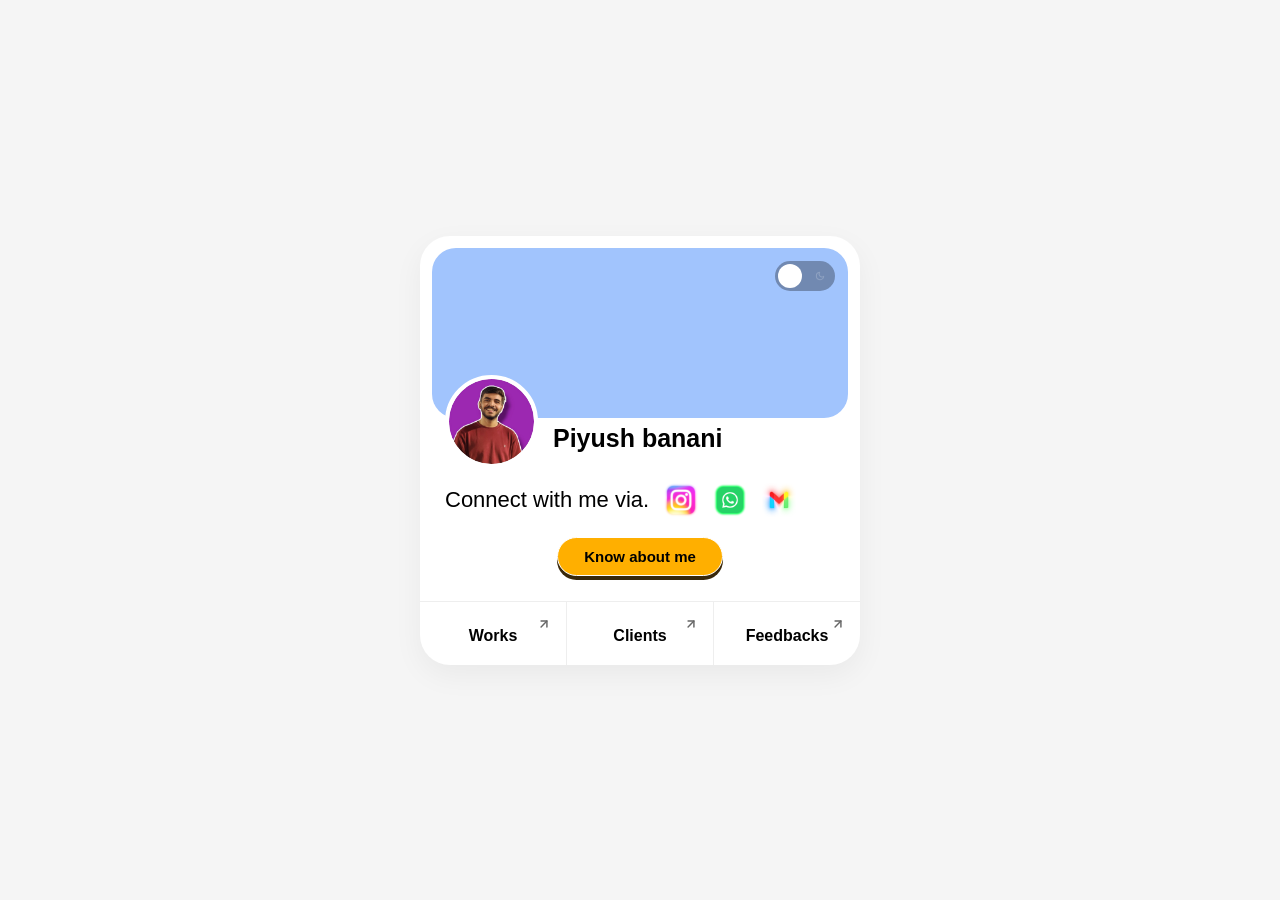
==== commit 6462b29a: "Add files via upload" ====
--- a/index.html
+++ b/index.html
@@ -86,6 +86,8 @@
         </div>
     </div>
 
+    <div id="window-overlay"></div>
+
     <div id="mac-animation" class="hidden">
         <div class="mac-header">
             <div class="dot red" onclick="closeWindow()" style="cursor: pointer;"></div>
--- a/style.css
+++ b/style.css
@@ -1,15 +1,21 @@
 /* These are our base colors (Light Mode) */
 :root {
-    --bg-color: #f5f5f5; /* Slightly faded less white background as requested */
+    --bg-color: #f5f5f5; 
     --card-bg: #ffffff;
     --text-main: #000000;
     --text-light: #666666;
     --border-color: #eeeeee;
     
-    /* Requested Retro Button Light Theme Variables */
     --btn-bg: #FFAF00;
     --btn-border: #ffffff;
     --btn-shadow: #39280B;
+
+    /* Window Sync Variables (Light Theme) */
+    --mac-bg: #ffffff;
+    --mac-text: #000000;
+    --mac-subtext: #555555; /* Strong, contrasty dark gray */
+    --mac-scrollbar: #cccccc;
+    --overlay-bg: rgba(0, 0, 0, 0.25);
 }
 
 /* These are the colors when the switch is flipped (Dark Mode) */
@@ -20,10 +26,16 @@
     --text-light: #aaaaaa;
     --border-color: #333333;
     
-    /* Revert to original styling for Dark Mode Retro Button */
     --btn-bg: #FFFFFF;
     --btn-border: #000000;
     --btn-shadow: #E6D5B8;
+
+    /* Window Sync Variables (Dark Theme) */
+    --mac-bg: #121212;
+    --mac-text: #ffffff;
+    --mac-subtext: #cccccc; /* Strong, contrasty light gray */
+    --mac-scrollbar: #333333;
+    --overlay-bg: rgba(0, 0, 0, 0.65);
 }
 
 /* General Page Setup */
@@ -42,7 +54,7 @@
 
 /* The Main Card */
 .profile-card {
-    position: relative; /* This allows the theme button to sit perfectly in the top right */
+    position: relative; 
     background-color: var(--card-bg);
     width: 440px; 
     max-width: 90vw; 
@@ -92,7 +104,7 @@
     position: absolute;
     cursor: pointer;
     top: 0; left: 0; right: 0; bottom: 0;
-    background-color: rgba(0, 0, 0, 0.3); /* Sleek translucent black */
+    background-color: rgba(0, 0, 0, 0.3); 
     border-radius: 30px;
     transition: 0.4s;
     display: flex;
@@ -102,7 +114,6 @@
     box-sizing: border-box;
 }
 
-/* Subtle glass effect for dark mode track */
 body.dark-mode .slider {
     background-color: rgba(255, 255, 255, 0.2); 
 }
@@ -163,7 +174,7 @@
     gap: 15px; 
 }
 
-/* The Avatar Circle (STRICT Z-INDEX TO FIX OVERLAP FOREVER) */
+/* The Avatar Circle */
 .avatar {
     width: 85px;
     height: 85px;
@@ -175,8 +186,8 @@
     background-position: center;
     border: 4px solid var(--card-bg);
     border-radius: 50%;
-    position: relative; /* Forces priority stack */
-    z-index: 5; /* Makes sure it stays completely on top of banner */
+    position: relative; 
+    z-index: 5; 
 }
 
 /* The Name */
@@ -193,7 +204,7 @@
     display: flex; 
     align-items: center; 
     justify-content: flex-start;
-    gap: 24px; 
+    gap: 15px; 
     width: 100%;
     box-sizing: border-box; 
 }
@@ -208,7 +219,7 @@
 /* Social Icons */
 .social-links {
     display: flex;
-    gap: 22px; 
+    gap: 15px; 
     align-items: center;
 }
 
@@ -299,7 +310,6 @@
     font-size: 16px;
 }
 
-/* The Arrow */
 .corner-arrow {
     position: absolute !important;
     top: 15px !important;
@@ -315,12 +325,29 @@
 }
 
 @keyframes bounce-arrow {
-    0%, 100% {
-        transform: translate(0, 0);
-    }
-    50% {
-        transform: translate(3px, -3px); 
-    }
+    0%, 100% { transform: translate(0, 0); }
+    50% { transform: translate(3px, -3px); }
+}
+
+/* --- PREMIUM WINDOW OVERLAY --- */
+#window-overlay {
+    position: fixed;
+    top: 0;
+    left: 0;
+    width: 100vw;
+    height: 100vh;
+    background-color: var(--overlay-bg);
+    backdrop-filter: blur(4px);
+    -webkit-backdrop-filter: blur(4px);
+    z-index: 999;
+    opacity: 0;
+    pointer-events: none;
+    transition: opacity 0.4s ease;
+}
+
+#window-overlay.active {
+    opacity: 1;
+    pointer-events: auto;
 }
 
 /* MAC WINDOW ANIMATION STYLES */
@@ -374,17 +401,18 @@
     flex: 1;
     overflow-y: auto; 
     padding: 20px;
-    background-color: #121212; 
-    color: white;
+    background-color: var(--mac-bg); 
+    color: var(--mac-text);
     border-bottom-left-radius: 15px;
     border-bottom-right-radius: 15px;
+    transition: background-color 0.3s, color 0.3s;
 }
 
 .mac-body::-webkit-scrollbar {
     width: 8px;
 }
 .mac-body::-webkit-scrollbar-thumb {
-    background-color: #333;
+    background-color: var(--mac-scrollbar);
     border-radius: 10px;
 }
 
@@ -409,7 +437,7 @@
     height: 45px;
     border-radius: 50%;
     object-fit: cover;
-    background-color: #333; 
+    background-color: var(--border-color); 
 }
 
 .creator-details {
@@ -434,9 +462,11 @@
     font-size: 16px;
 }
 
+/* Username Style: readable but secondary */
 .creator-username {
-    font-size: 13px;
-    color: #aaaaaa;
+    font-size: 13.5px;
+    font-weight: 500;
+    color: var(--mac-subtext); 
     margin-top: 2px;
     margin-bottom: 4px;
 }
@@ -446,9 +476,11 @@
     font-size: 14px;
 }
 
+/* Stats (Subscriber and video count) Style: readable but secondary */
 .stats-row {
-    font-size: 13px;
-    color: #888888;
+    font-size: 13.5px;
+    font-weight: 500;
+    color: var(--mac-subtext);
     display: flex;
     gap: 5px;
 }
--- a/works.css
+++ b/works.css
@@ -73,9 +73,11 @@
     font-size: 14px;
 }
 
+/* Ensures sub-count correctly inherits the strong variables from style.css */
 .sub-count {
-    font-size: 13px;
-    color: #aaaaaa;
+    font-size: 13.5px;
+    font-weight: 500;
+    color: var(--mac-subtext); 
 }
 
 /* The Actual Videos */
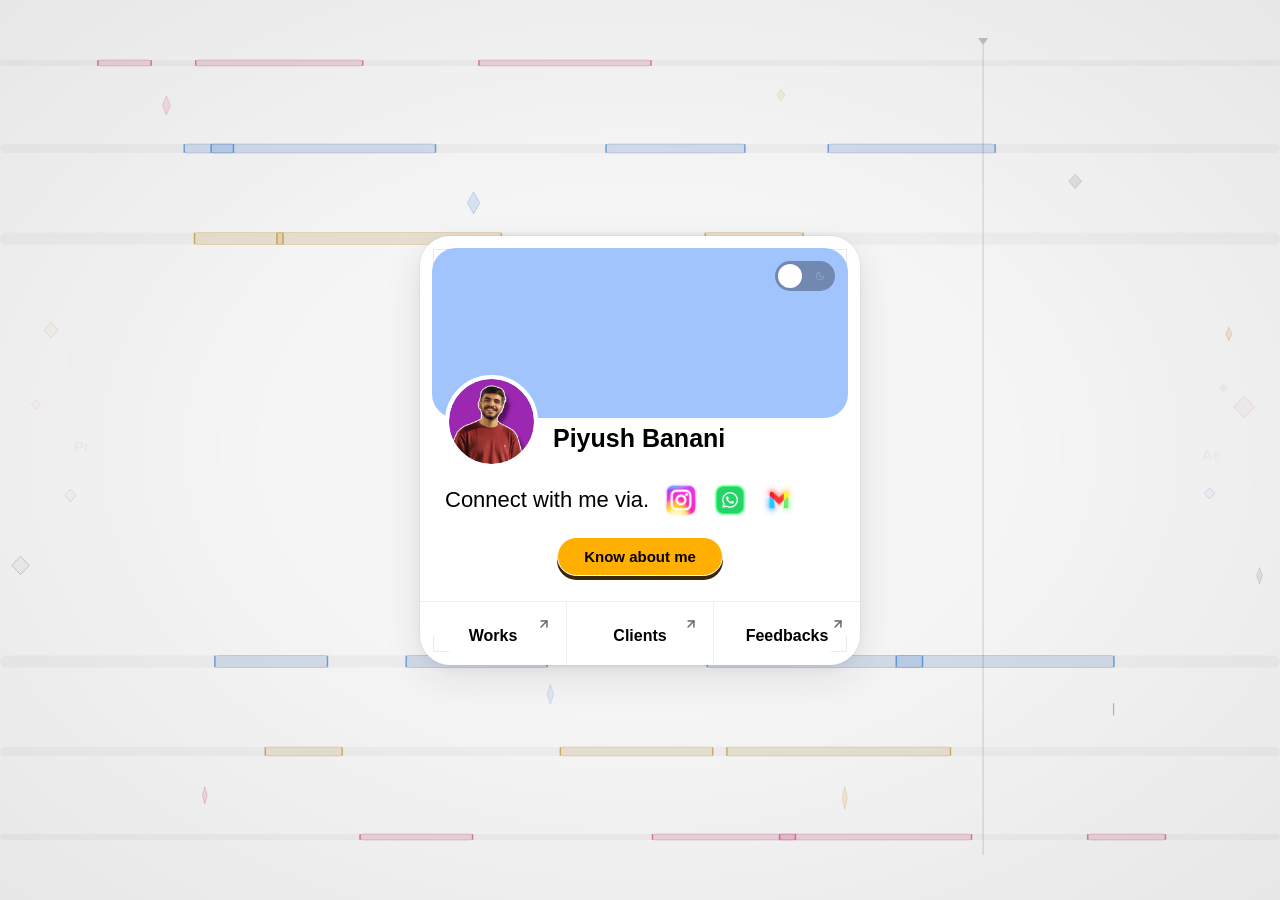
==== commit b8a2b8fa: "Add files via upload" ====
--- a/index.html
+++ b/index.html
@@ -3,13 +3,22 @@
 <head>
     <meta charset="UTF-8">
     <meta name="viewport" content="width=device-width, initial-scale=1.0">
-    <title>Piyush banani - Portfolio</title>
+    <title>Piyush Banani — Video Editor</title>
     <link rel="stylesheet" href="style.css">
     <link rel="stylesheet" href="works.css">
 </head>
 <body>
 
+    <!-- Canvas lives behind everything — z-index 0 -->
+    <canvas id="bg-canvas"></canvas>
+
     <div class="profile-card">
+
+        <!-- Film-frame corner brackets — editor motif, barely visible -->
+        <span class="cb tl"></span>
+        <span class="cb tr"></span>
+        <span class="cb bl"></span>
+        <span class="cb br"></span>
         
         <div class="theme-switch-wrapper">
             <label class="switch" for="theme-toggle">
@@ -26,7 +35,7 @@
         <div class="profile-header">
             <div class="avatar"></div>
             <div class="name-container">
-                <h1>Piyush banani</h1>
+                <h1>Piyush Banani</h1>
             </div>
         </div>
 
@@ -55,7 +64,11 @@
 
         <div class="about-content-wrapper">
             <div class="about-content-inner">
-                <p style="color: var(--text-light); text-align: center; margin-top: 5px; margin-bottom: 25px;">Put your about me text here! You can write whatever you want in this space.</p>
+                <p class="about-text">
+                    I'm Piyush — a video editor from Jaipur who turns raw footage into content people actually watch till the end. I work with YouTube creators and Instagram pages on long-form videos and short-form reels, obsessing over the pacing and cuts that keep viewers hooked from the first second.
+                    <br><br>
+                    I've collaborated with creators across finance, commentary, entertainment, and lifestyle — helping channels grow from thousands to millions. I don't just splice clips together; I shape how a video feels. If your content needs an editor who thinks about storytelling, not just timelines — let's talk.
+                </p>
             </div>
         </div>
 
@@ -90,16 +103,15 @@
 
     <div id="mac-animation" class="hidden">
         <div class="mac-header">
-            <div class="dot red" onclick="closeWindow()" style="cursor: pointer;"></div>
-            <div class="dot yellow" onclick="closeWindow()" style="cursor: pointer;"></div>
-            <div class="dot green" onclick="maximizeWindow()" style="cursor: pointer;"></div>
+            <div class="dot red"    onclick="closeWindow()"    style="cursor: pointer;"></div>
+            <div class="dot yellow" onclick="closeWindow()"    style="cursor: pointer;"></div>
+            <div class="dot green"  onclick="maximizeWindow()" style="cursor: pointer;"></div>
             <span id="window-title" style="margin-left: 15px; font-weight: bold; color: var(--text-main);">Works</span>
         </div>
-        
-        <div class="mac-body" id="mac-content">
-        </div>
+        <div class="mac-body" id="mac-content"></div>
     </div>
 
     <script src="script.js"></script>
+    <script src="bg-anim.js"></script>
 </body>
 </html>
--- a/style.css
+++ b/style.css
@@ -483,4 +483,93 @@
     color: var(--mac-subtext);
     display: flex;
     gap: 5px;
-}+}
+
+/* ============================================================
+   ADDITIONS — Canvas background & ambient details
+   These append to (not replace) the original style.css
+   ============================================================ */
+
+/* Canvas sits behind everything */
+#bg-canvas {
+    position: fixed;
+    top: 0;
+    left: 0;
+    width: 100%;
+    height: 100%;
+    pointer-events: none;
+    z-index: 0;
+}
+
+/* Card must clear the canvas */
+.profile-card {
+    z-index: 2;
+    /* Slightly richer shadow so card lifts off the animated background */
+    box-shadow:
+        0 12px 40px rgba(0, 0, 0, 0.09),
+        0  4px 14px rgba(0, 0, 0, 0.05),
+        0  0   0 1px rgba(0, 0, 0, 0.03);
+}
+
+body.dark-mode .profile-card {
+    box-shadow:
+        0 16px 48px rgba(0, 0, 0, 0.50),
+        0  6px 20px rgba(0, 0, 0, 0.30),
+        0  0   0 1px rgba(255, 255, 255, 0.05);
+}
+
+/* Subtle radial vignette — gives the page depth without touching the card */
+body::after {
+    content: '';
+    position: fixed;
+    inset: 0;
+    background: radial-gradient(ellipse at 50% 50%,
+        transparent 40%,
+        rgba(0, 0, 0, 0.055) 100%);
+    pointer-events: none;
+    z-index: 1;
+}
+body.dark-mode::after {
+    background: radial-gradient(ellipse at 50% 50%,
+        transparent 30%,
+        rgba(0, 0, 0, 0.22) 100%);
+}
+
+/* About me paragraph — clean, readable */
+.about-text {
+    color: var(--text-light);
+    font-size: 14px;
+    line-height: 1.78;
+    text-align: center;
+    margin-top: 2px;
+    margin-bottom: 22px;
+}
+
+/* Film-frame corner brackets on the card
+   Barely visible by default; slightly more on hover */
+.cb {
+    position: absolute;
+    width: 15px;
+    height: 15px;
+    opacity: 0.08;
+    pointer-events: none;
+    z-index: 20;
+    transition: opacity 0.6s ease;
+}
+.profile-card:hover .cb { opacity: 0.16; }
+
+.cb.tl { top: 13px; left: 13px;
+          border-top:  1.5px solid currentColor;
+          border-left: 1.5px solid currentColor; }
+
+.cb.tr { top: 13px; right: 13px;
+          border-top:   1.5px solid currentColor;
+          border-right: 1.5px solid currentColor; }
+
+.cb.bl { bottom: 13px; left: 13px;
+          border-bottom: 1.5px solid currentColor;
+          border-left:   1.5px solid currentColor; }
+
+.cb.br { bottom: 13px; right: 13px;
+          border-bottom: 1.5px solid currentColor;
+          border-right:  1.5px solid currentColor; }
--- a/works.css
+++ b/works.css
@@ -2,7 +2,7 @@
 .dark-page {
     background-color: #121212;
     color: #ffffff;
-    display: block; /* Overrides the center alignment from index */
+    display: block; 
     height: auto;
     min-height: 100vh;
 }
@@ -22,7 +22,7 @@
 }
 .back-button:hover { opacity: 1; }
 
-/* Elegant Titles like your Canva reference */
+/* Elegant Titles */
 .elegant-title {
     font-family: "Times New Roman", Times, serif;
     text-align: center;
@@ -33,9 +33,24 @@
     text-transform: uppercase;
 }
 
+/* --- APPLE-STYLE BOUNCY SLIDE ANIMATION --- */
+.slide-animate {
+    opacity: 0;
+    transform: translateX(-60px); 
+    transition: opacity 0.6s ease-out, transform 0.8s cubic-bezier(0.175, 0.885, 0.32, 1.275); 
+}
+.slide-animate.visible {
+    opacity: 1;
+    transform: translateX(0); 
+}
+
 /* The Video Cards */
 .video-card {
     margin-bottom: 40px;
+}
+
+.video-card.no-margin {
+    margin-bottom: 0;
 }
 
 /* Creator Profile Info */
@@ -43,7 +58,7 @@
     display: flex;
     align-items: center;
     gap: 12px;
-    margin-bottom: 12px;
+    margin-bottom: 15px; 
 }
 
 .creator-avatar {
@@ -51,7 +66,7 @@
     height: 45px;
     border-radius: 50%;
     object-fit: cover;
-    background-color: #333; /* Placeholder gray */
+    background-color: #333; 
 }
 
 .creator-details {
@@ -67,31 +82,24 @@
     font-size: 16px;
 }
 
-/* The Blue Tick */
 .verified-tick {
     color: #1DA1F2;
     font-size: 14px;
 }
 
-/* Ensures sub-count correctly inherits the strong variables from style.css */
 .sub-count {
     font-size: 13.5px;
     font-weight: 500;
     color: var(--mac-subtext); 
 }
 
-/* The Actual Videos */
+/* --- THE VIDEO WRAPPERS --- */
 .video-wrapper {
     width: 100%;
     border-radius: 12px;
     overflow: hidden;
-    background-color: #222;
-}
-
-.video-wrapper iframe {
-    width: 100%;
-    height: 100%;
-    border: none;
+    background-color: #000; /* Black background for premium video look */
+    position: relative; 
 }
 
 /* Layout for Long Form (Wide) */
@@ -99,22 +107,56 @@
     aspect-ratio: 16 / 9;
 }
 
-/* Layout for Reels (Tall) - Puts them side by side */
-.reels {
+/* --- VIDEO ELEMENT STYLING (Native & YouTube) --- */
+.native-video,
+.video-wrapper iframe {
+    position: absolute;
+    top: 0;
+    left: 0;
+    width: 100%;
+    height: 100%;
+    border: none;
+    outline: none;
+    display: block; 
+}
+
+.native-video {
+    object-fit: cover; /* Fills the container perfectly, no black bars */
+}
+
+/* 3-Column Grid for nested Reels */
+.reels-grid {
     display: grid;
-    grid-template-columns: repeat(2, 1fr);
-    gap: 20px;
+    grid-template-columns: repeat(3, 1fr);
+    gap: 15px;
 }
-.reels .video-wrapper {
+
+.reels-grid .video-wrapper {
     aspect-ratio: 9 / 16;
 }
 
 /* Layout for Motion Graphics */
 .motion {
     display: grid;
-    grid-template-columns: repeat(2, 1fr);
-    gap: 20px;
+    grid-template-columns: repeat(3, 1fr);
+    gap: 15px;
 }
+
 .motion .video-wrapper {
-    aspect-ratio: 1 / 1; /* Square format */
+    aspect-ratio: 9 / 16; 
+}
+
+/* --- MOBILE RESPONSIVENESS (PHONES & SMALL TABLETS) --- */
+@media (max-width: 768px) {
+    .reels-grid, 
+    .motion {
+        grid-template-columns: 1fr;
+        gap: 25px; 
+    }
+    
+    .reels-grid .video-wrapper,
+    .motion .video-wrapper {
+        max-width: 320px; 
+        margin: 0 auto; 
+    }
 }
